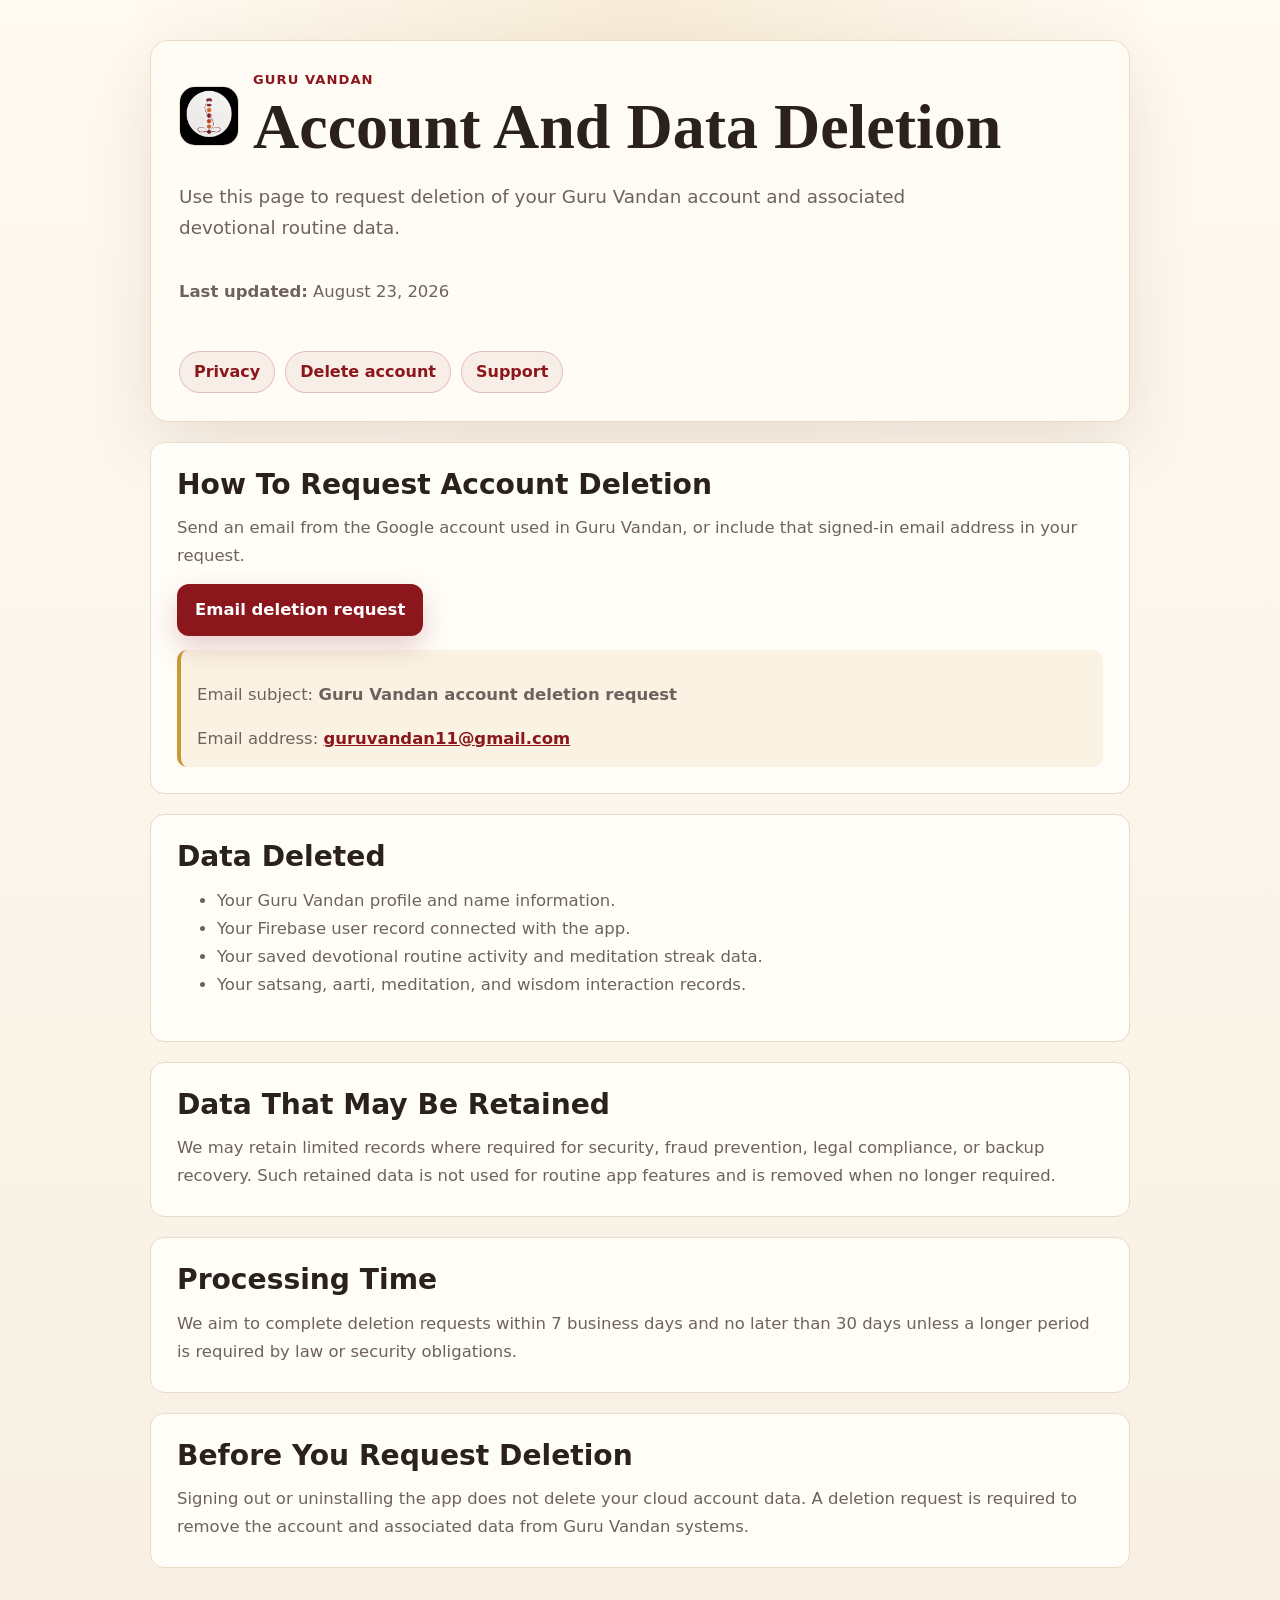
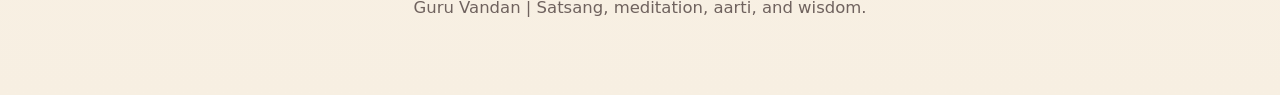
==== web/account-deletion.html @ 0d00b063 "Add Play Console policy pages" ====
<!DOCTYPE html>
<html lang="en">
  <head>
    <meta charset="UTF-8" />
    <meta name="viewport" content="width=device-width, initial-scale=1.0" />
    <title>Account Deletion | Guru Vandan</title>
    <meta
      name="description"
      content="Request deletion of your Guru Vandan account and associated app data."
    />
    <link rel="icon" type="image/png" href="icons/Icon-192.png" />
    <link rel="stylesheet" href="legal.css" />
  </head>
  <body>
    <main class="page">
      <header class="hero">
        <div class="brand">
          <img src="icons/Icon-192.png" alt="Guru Vandan logo" />
          <div>
            <p class="eyebrow">Guru Vandan</p>
            <h1>Account And Data Deletion</h1>
          </div>
        </div>
        <p class="lead">
          Use this page to request deletion of your Guru Vandan account and
          associated devotional routine data.
        </p>
        <p><strong>Last updated:</strong> August 23, 2026</p>
        <nav class="nav" aria-label="Legal pages">
          <a href="privacy-policy.html">Privacy</a>
          <a href="account-deletion.html">Delete account</a>
          <a href="support.html">Support</a>
        </nav>
      </header>

      <section class="section">
        <h2>How To Request Account Deletion</h2>
        <p>
          Send an email from the Google account used in Guru Vandan, or include
          that signed-in email address in your request.
        </p>
        <p>
          <a
            class="button"
            href="mailto:guruvandan11@gmail.com?subject=Guru%20Vandan%20account%20deletion%20request&body=Please%20delete%20my%20Guru%20Vandan%20account%20and%20associated%20app%20data.%0A%0ASigned-in%20Google%20email%3A%20%0AFull%20name%3A%20"
            >Email deletion request</a
          >
        </p>
        <div class="note">
          <p>
            Email subject: <strong>Guru Vandan account deletion request</strong>
          </p>
          <p>
            Email address:
            <a href="mailto:guruvandan11@gmail.com">guruvandan11@gmail.com</a>
          </p>
        </div>
      </section>

      <section class="section">
        <h2>Data Deleted</h2>
        <ul>
          <li>Your Guru Vandan profile and name information.</li>
          <li>Your Firebase user record connected with the app.</li>
          <li>Your saved devotional routine activity and meditation streak data.</li>
          <li>Your satsang, aarti, meditation, and wisdom interaction records.</li>
        </ul>
      </section>

      <section class="section">
        <h2>Data That May Be Retained</h2>
        <p>
          We may retain limited records where required for security, fraud
          prevention, legal compliance, or backup recovery. Such retained data
          is not used for routine app features and is removed when no longer
          required.
        </p>
      </section>

      <section class="section">
        <h2>Processing Time</h2>
        <p>
          We aim to complete deletion requests within 7 business days and no
          later than 30 days unless a longer period is required by law or
          security obligations.
        </p>
      </section>

      <section class="section">
        <h2>Before You Request Deletion</h2>
        <p>
          Signing out or uninstalling the app does not delete your cloud account
          data. A deletion request is required to remove the account and
          associated data from Guru Vandan systems.
        </p>
      </section>

      <footer class="footer">
        <p>Guru Vandan | Satsang, meditation, aarti, and wisdom.</p>
      </footer>
    </main>
  </body>
</html>
---- web/legal.css ----
:root {
  color-scheme: light;
  --crimson: #8b171c;
  --crimson-dark: #641014;
  --gold: #c99a35;
  --ink: #2a201d;
  --muted: #6f625e;
  --paper: #fffaf2;
  --cream: #f7efe2;
  --line: #eadbc9;
  --card: #fffdf8;
  font-family: Inter, system-ui, -apple-system, BlinkMacSystemFont, "Segoe UI", sans-serif;
}

* {
  box-sizing: border-box;
}

body {
  margin: 0;
  background:
    radial-gradient(circle at top, rgba(201, 154, 53, 0.14), transparent 32rem),
    linear-gradient(180deg, var(--paper), var(--cream));
  color: var(--ink);
  min-height: 100vh;
}

a {
  color: var(--crimson);
  font-weight: 700;
}

.page {
  width: min(980px, calc(100% - 32px));
  margin: 0 auto;
  padding: 40px 0 56px;
}

.hero {
  display: grid;
  gap: 18px;
  padding: 28px;
  border: 1px solid var(--line);
  border-radius: 18px;
  background: rgba(255, 253, 248, 0.88);
  box-shadow: 0 24px 70px rgba(92, 50, 22, 0.12);
}

.brand {
  display: flex;
  align-items: center;
  gap: 14px;
}

.brand img {
  width: 60px;
  height: 60px;
  border-radius: 16px;
  border: 1px solid var(--line);
  background: white;
}

.eyebrow {
  margin: 0;
  color: var(--crimson);
  font-size: 0.82rem;
  font-weight: 800;
  letter-spacing: 0.08em;
  text-transform: uppercase;
}

h1,
h2,
h3 {
  margin: 0;
  color: var(--ink);
  line-height: 1.12;
}

h1 {
  font-family: Georgia, "Times New Roman", serif;
  font-size: clamp(2rem, 5vw, 4rem);
}

h2 {
  font-size: clamp(1.35rem, 2.2vw, 1.9rem);
}

h3 {
  font-size: 1.05rem;
}

p,
li {
  color: var(--muted);
  font-size: 1.03rem;
  line-height: 1.7;
}

.lead {
  max-width: 760px;
  margin: 0;
  font-size: 1.15rem;
}

.nav {
  display: flex;
  flex-wrap: wrap;
  gap: 10px;
  margin-top: 10px;
}

.nav a {
  display: inline-flex;
  align-items: center;
  min-height: 42px;
  padding: 10px 14px;
  border: 1px solid rgba(139, 23, 28, 0.22);
  border-radius: 999px;
  background: rgba(139, 23, 28, 0.06);
  text-decoration: none;
}

.section {
  margin-top: 20px;
  padding: 26px;
  border: 1px solid var(--line);
  border-radius: 14px;
  background: var(--card);
}

.section > * + * {
  margin-top: 14px;
}

.section p {
  margin-bottom: 0;
}

.grid {
  display: grid;
  grid-template-columns: repeat(2, minmax(0, 1fr));
  gap: 16px;
}

.mini-card {
  padding: 18px;
  border: 1px solid var(--line);
  border-radius: 12px;
  background: #fff8ee;
}

.mini-card p {
  margin: 8px 0 0;
}

.button {
  display: inline-flex;
  align-items: center;
  justify-content: center;
  min-height: 48px;
  padding: 12px 18px;
  border-radius: 12px;
  background: var(--crimson);
  color: white;
  text-decoration: none;
  box-shadow: 0 12px 28px rgba(139, 23, 28, 0.2);
}

.button.secondary {
  background: transparent;
  color: var(--crimson);
  border: 1px solid rgba(139, 23, 28, 0.3);
  box-shadow: none;
}

.note {
  border-left: 4px solid var(--gold);
  padding: 14px 16px;
  background: rgba(201, 154, 53, 0.1);
  border-radius: 10px;
}

.footer {
  margin-top: 26px;
  color: var(--muted);
  text-align: center;
  font-size: 0.95rem;
}

@media (max-width: 720px) {
  .page {
    width: min(100% - 22px, 980px);
    padding-top: 22px;
  }

  .hero,
  .section {
    padding: 20px;
    border-radius: 14px;
  }

  .grid {
    grid-template-columns: 1fr;
  }
}
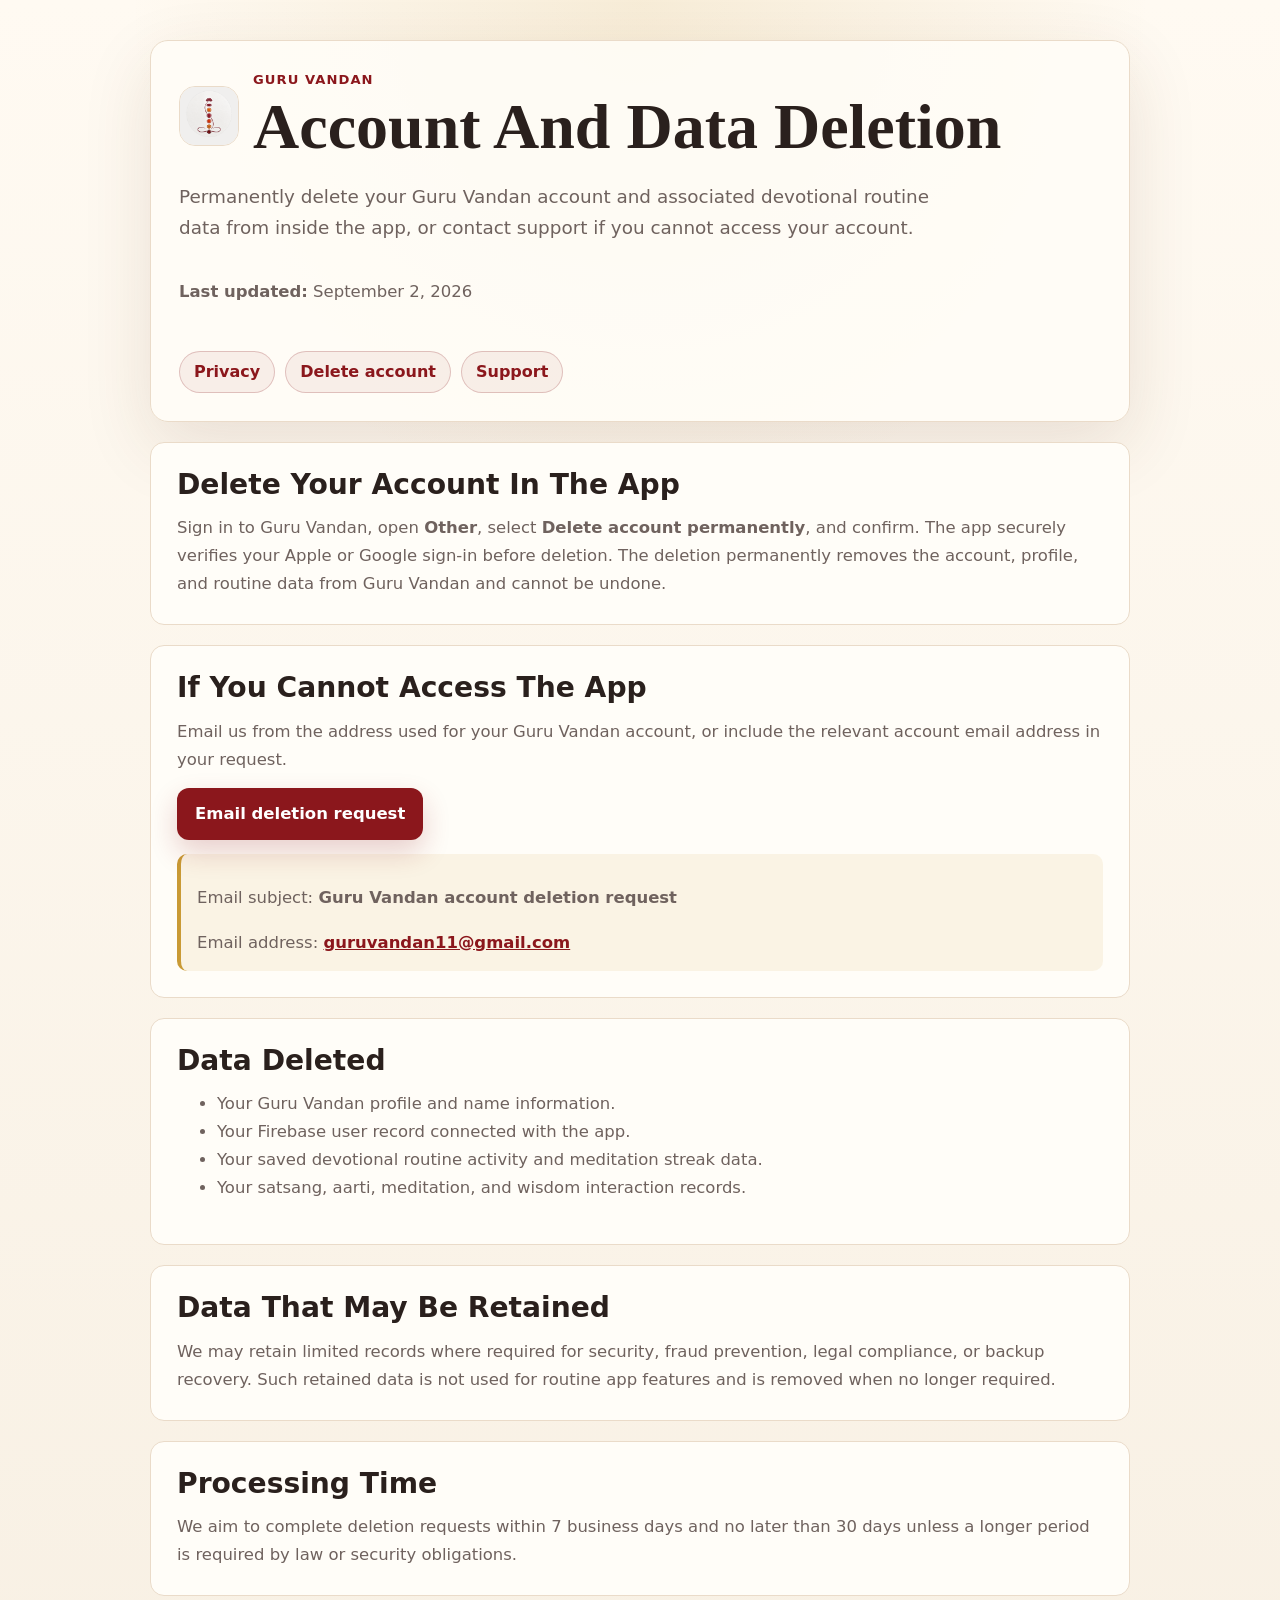
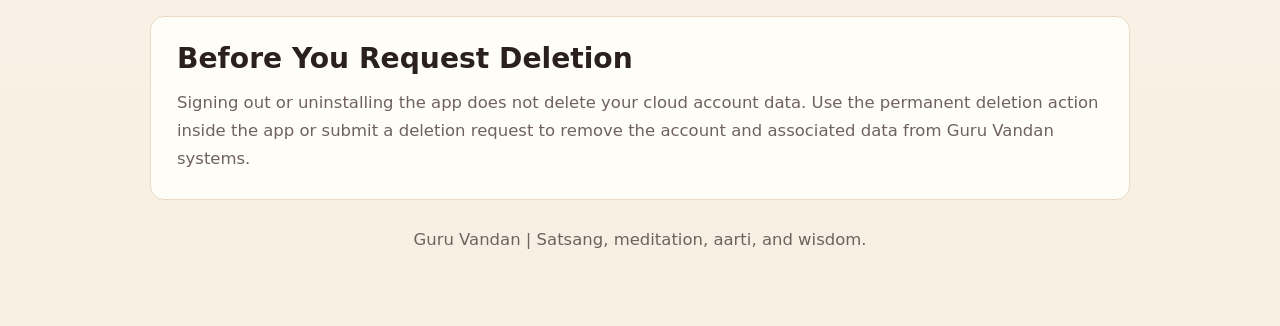
==== commit 2d3e463a: "Document Apple sign-in and in-app account deletion" ====
--- a/web/account-deletion.html
+++ b/web/account-deletion.html
@@ -22,10 +22,11 @@
           </div>
         </div>
         <p class="lead">
-          Use this page to request deletion of your Guru Vandan account and
-          associated devotional routine data.
+          Permanently delete your Guru Vandan account and associated devotional
+          routine data from inside the app, or contact support if you cannot
+          access your account.
         </p>
-        <p><strong>Last updated:</strong> August 23, 2026</p>
+        <p><strong>Last updated:</strong> September 2, 2026</p>
         <nav class="nav" aria-label="Legal pages">
           <a href="privacy-policy.html">Privacy</a>
           <a href="account-deletion.html">Delete account</a>
@@ -34,15 +35,26 @@
       </header>
 
       <section class="section">
-        <h2>How To Request Account Deletion</h2>
+        <h2>Delete Your Account In The App</h2>
         <p>
-          Send an email from the Google account used in Guru Vandan, or include
-          that signed-in email address in your request.
+          Sign in to Guru Vandan, open <strong>Other</strong>, select
+          <strong>Delete account permanently</strong>, and confirm. The app
+          securely verifies your Apple or Google sign-in before deletion. The
+          deletion permanently removes the account, profile, and routine data
+          from Guru Vandan and cannot be undone.
+        </p>
+      </section>
+
+      <section class="section">
+        <h2>If You Cannot Access The App</h2>
+        <p>
+          Email us from the address used for your Guru Vandan account, or
+          include the relevant account email address in your request.
         </p>
         <p>
           <a
             class="button"
-            href="mailto:guruvandan11@gmail.com?subject=Guru%20Vandan%20account%20deletion%20request&body=Please%20delete%20my%20Guru%20Vandan%20account%20and%20associated%20app%20data.%0A%0ASigned-in%20Google%20email%3A%20%0AFull%20name%3A%20"
+            href="mailto:guruvandan11@gmail.com?subject=Guru%20Vandan%20account%20deletion%20request&body=Please%20delete%20my%20Guru%20Vandan%20account%20and%20associated%20app%20data.%0A%0AAccount%20email%3A%20%0AFull%20name%3A%20"
             >Email deletion request</a
           >
         </p>
@@ -90,8 +102,9 @@
         <h2>Before You Request Deletion</h2>
         <p>
           Signing out or uninstalling the app does not delete your cloud account
-          data. A deletion request is required to remove the account and
-          associated data from Guru Vandan systems.
+          data. Use the permanent deletion action inside the app or submit a
+          deletion request to remove the account and associated data from Guru
+          Vandan systems.
         </p>
       </section>
 
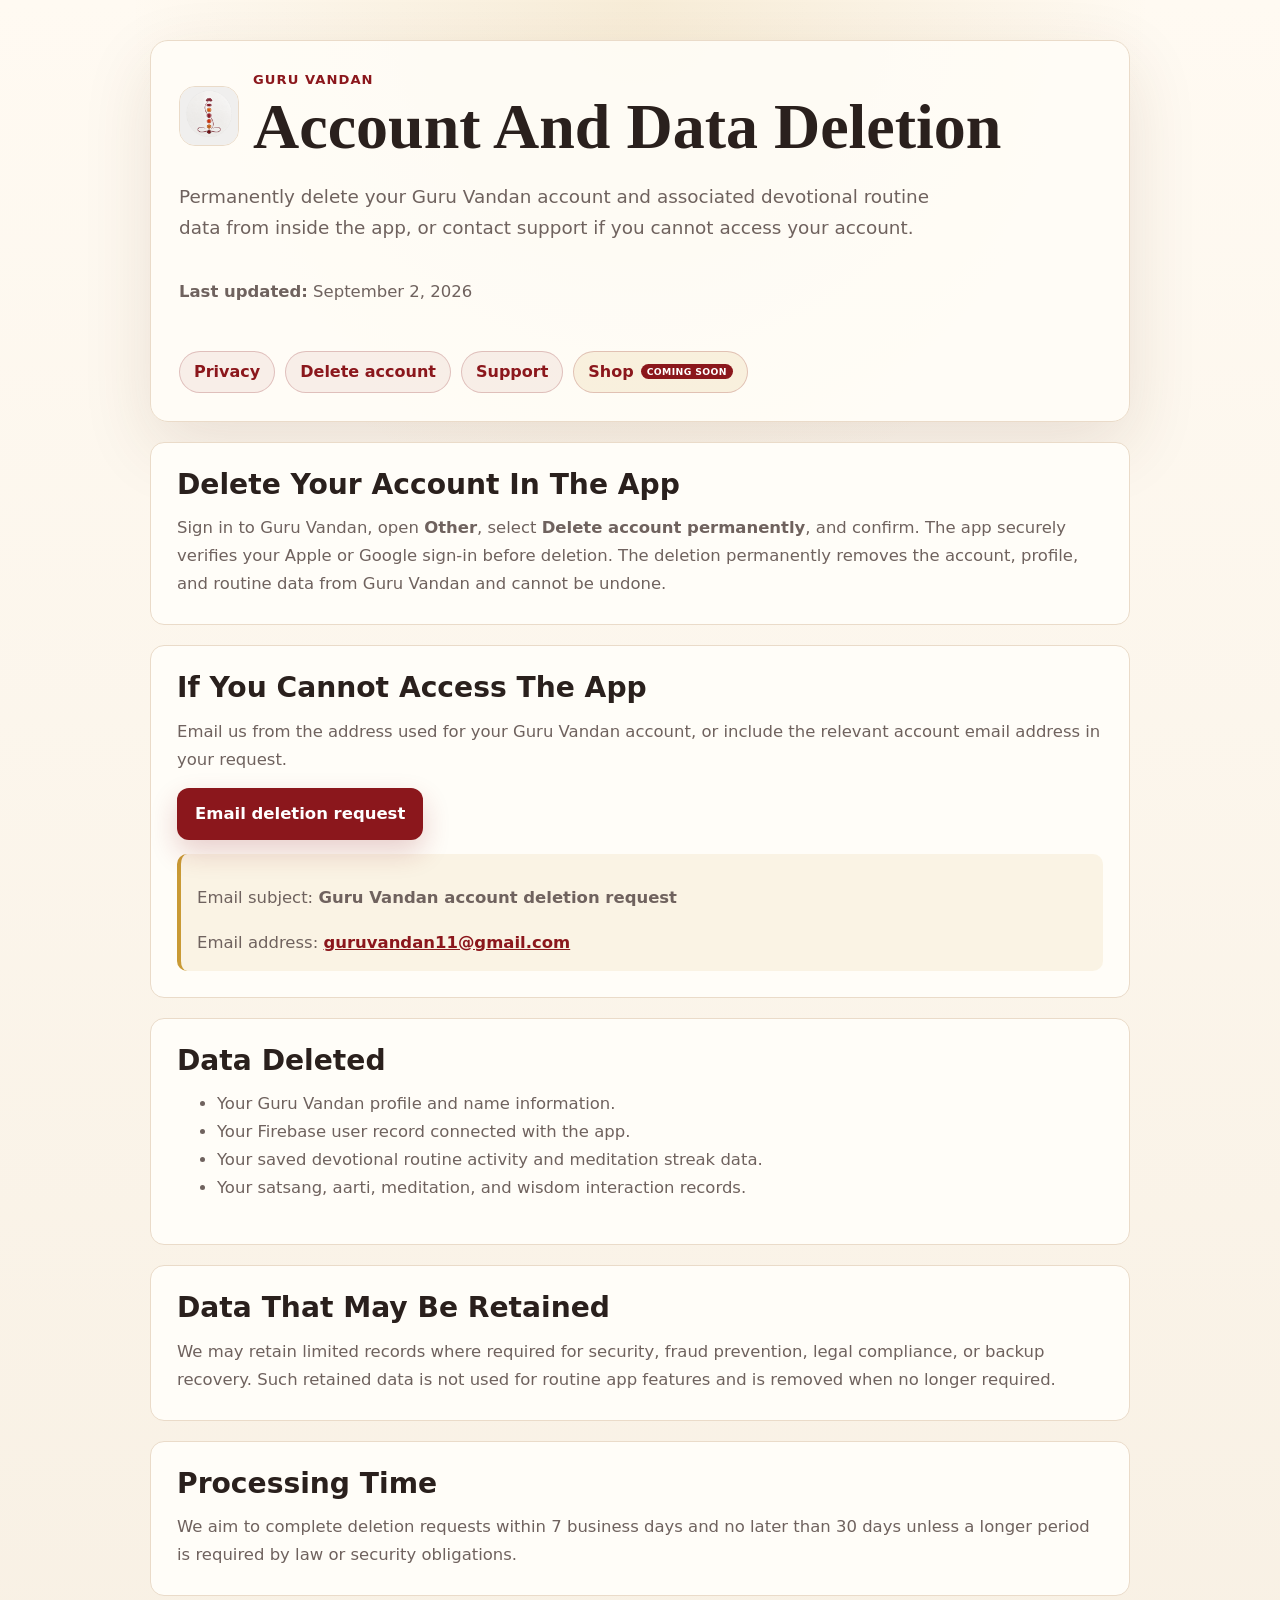
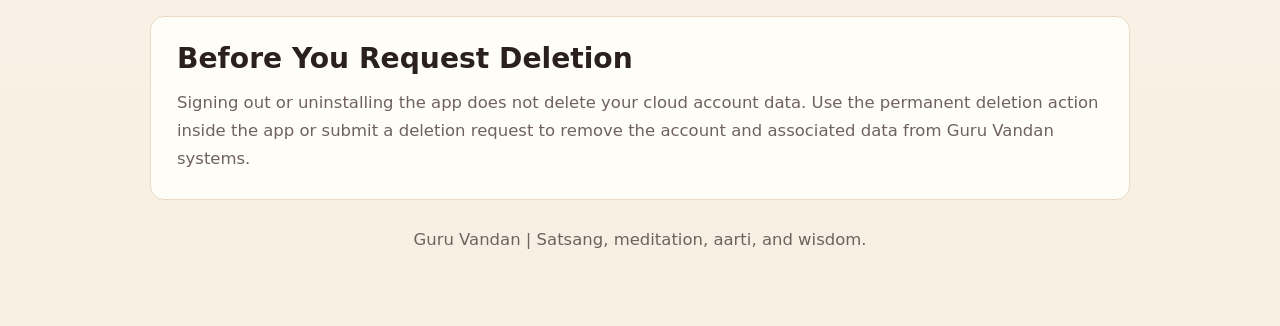
==== commit b7ddeb55: "Redesign shared quote cards and add shop teaser" ====
--- a/web/account-deletion.html
+++ b/web/account-deletion.html
@@ -31,6 +31,7 @@
           <a href="privacy-policy.html">Privacy</a>
           <a href="account-deletion.html">Delete account</a>
           <a href="support.html">Support</a>
+          <span class="nav-shop"><span>Shop</span><small>Coming soon</small></span>
         </nav>
       </header>
 
--- a/web/legal.css
+++ b/web/legal.css
@@ -121,6 +121,29 @@
   text-decoration: none;
 }
 
+.nav-shop {
+  display: inline-flex;
+  align-items: center;
+  gap: 7px;
+  min-height: 42px;
+  padding: 10px 14px;
+  border: 1px solid rgba(139, 23, 28, 0.22);
+  border-radius: 999px;
+  color: var(--crimson);
+  background: rgba(201, 154, 53, 0.12);
+  font-weight: 800;
+}
+
+.nav-shop small {
+  padding: 2px 6px;
+  border-radius: 999px;
+  color: white;
+  background: var(--crimson);
+  font-size: 0.58rem;
+  letter-spacing: 0.04em;
+  text-transform: uppercase;
+}
+
 .section {
   margin-top: 20px;
   padding: 26px;
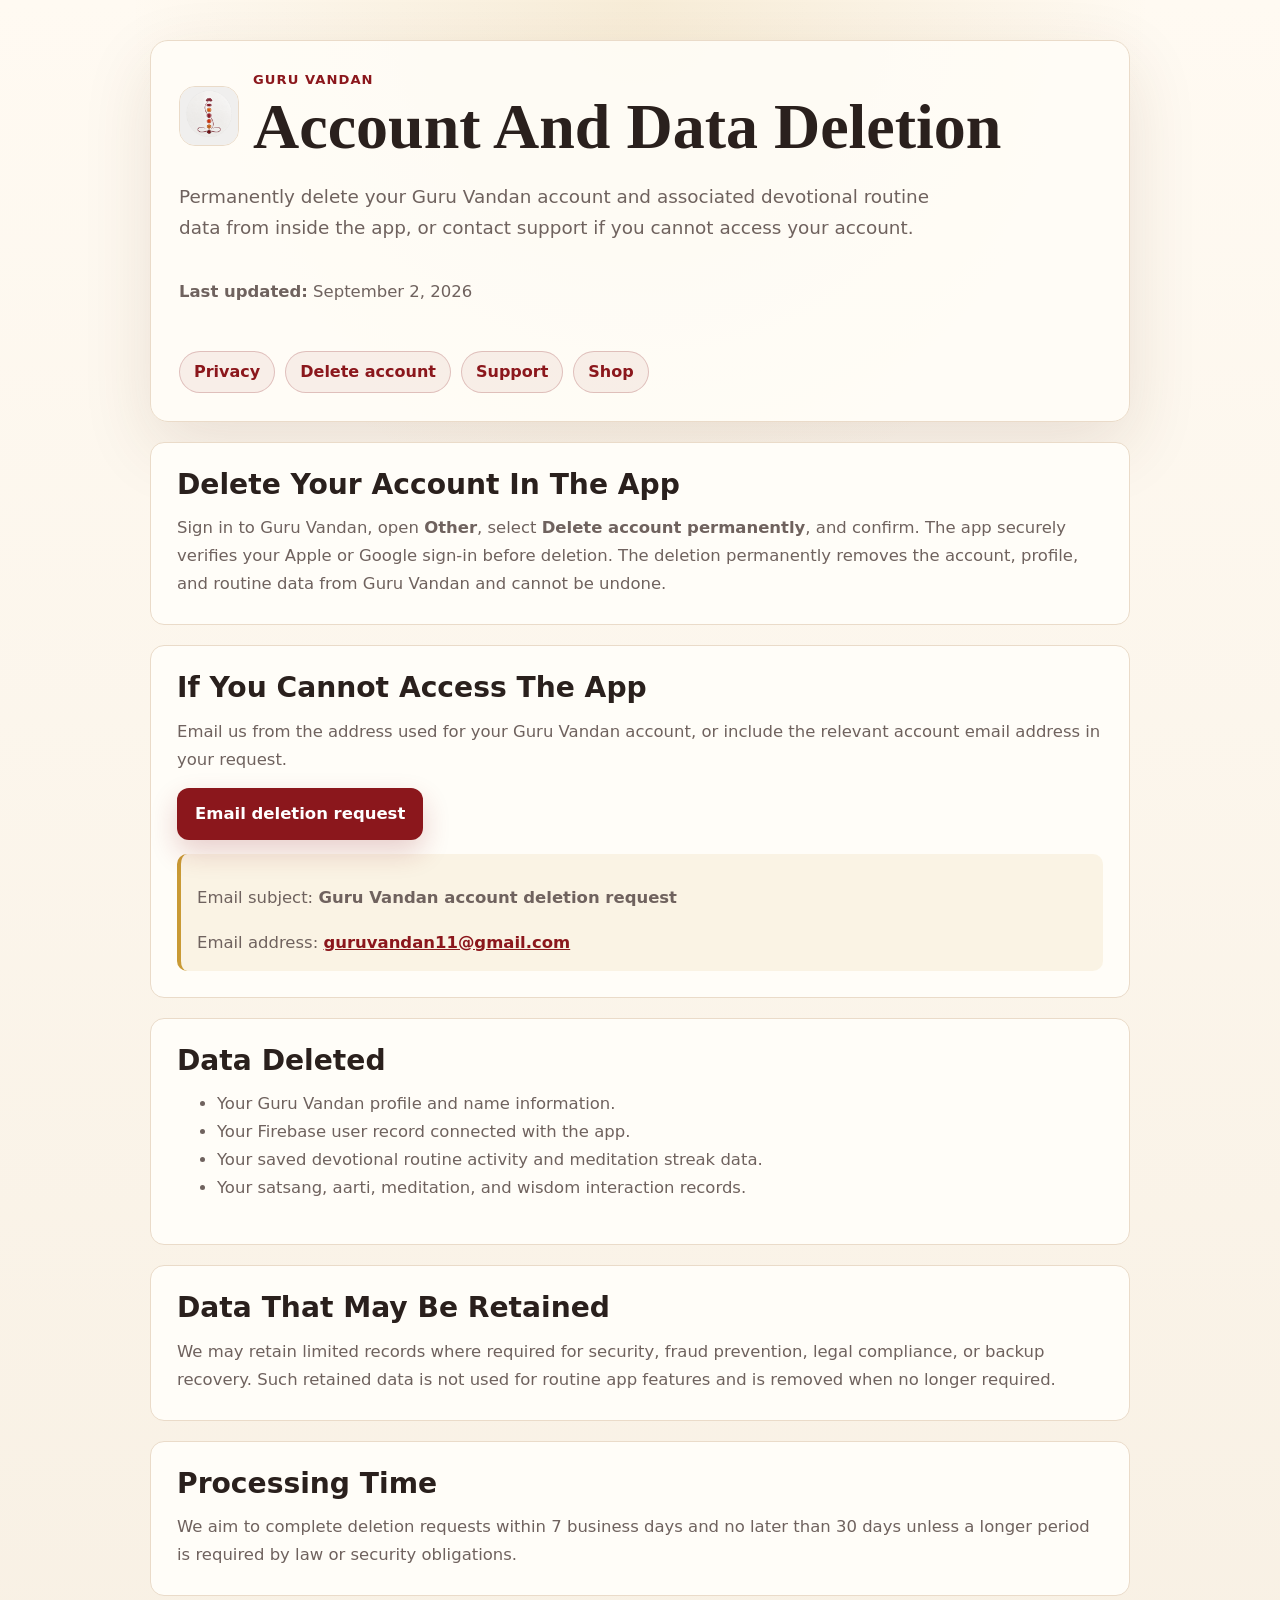
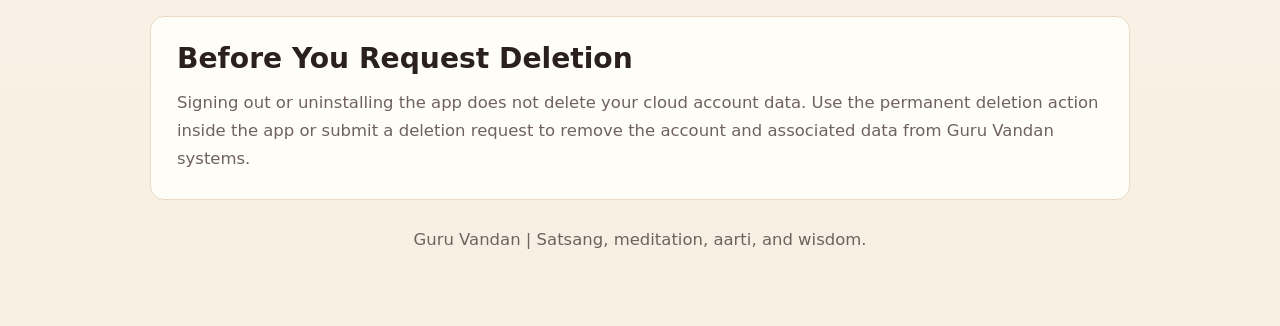
==== commit c7aad4ad: "Correct Hindi name and refine shop navigation" ====
--- a/web/account-deletion.html
+++ b/web/account-deletion.html
@@ -31,7 +31,7 @@
           <a href="privacy-policy.html">Privacy</a>
           <a href="account-deletion.html">Delete account</a>
           <a href="support.html">Support</a>
-          <span class="nav-shop"><span>Shop</span><small>Coming soon</small></span>
+          <a class="nav-shop" href="/shop.html">Shop</a>
         </nav>
       </header>
 
--- a/web/legal.css
+++ b/web/legal.css
@@ -132,16 +132,7 @@
   color: var(--crimson);
   background: rgba(201, 154, 53, 0.12);
   font-weight: 800;
-}
-
-.nav-shop small {
-  padding: 2px 6px;
-  border-radius: 999px;
-  color: white;
-  background: var(--crimson);
-  font-size: 0.58rem;
-  letter-spacing: 0.04em;
-  text-transform: uppercase;
+  text-decoration: none;
 }
 
 .section {
